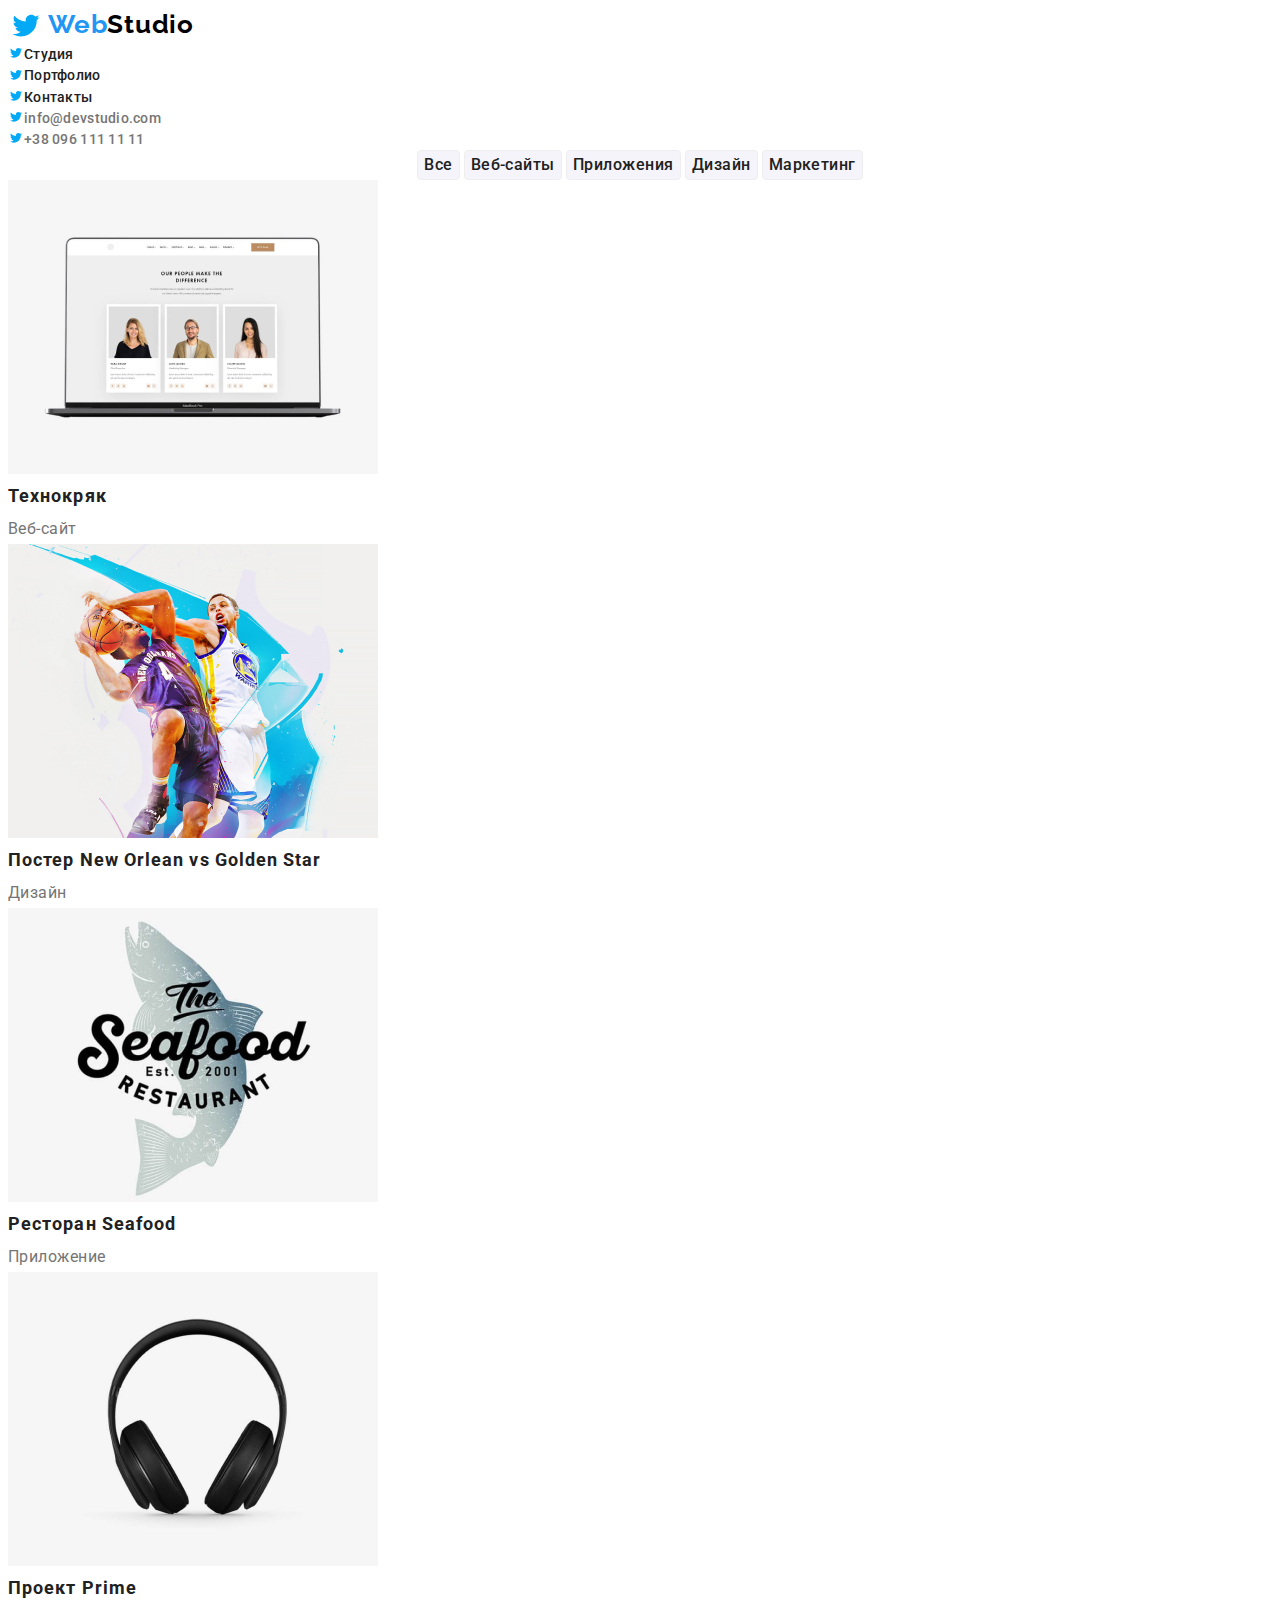
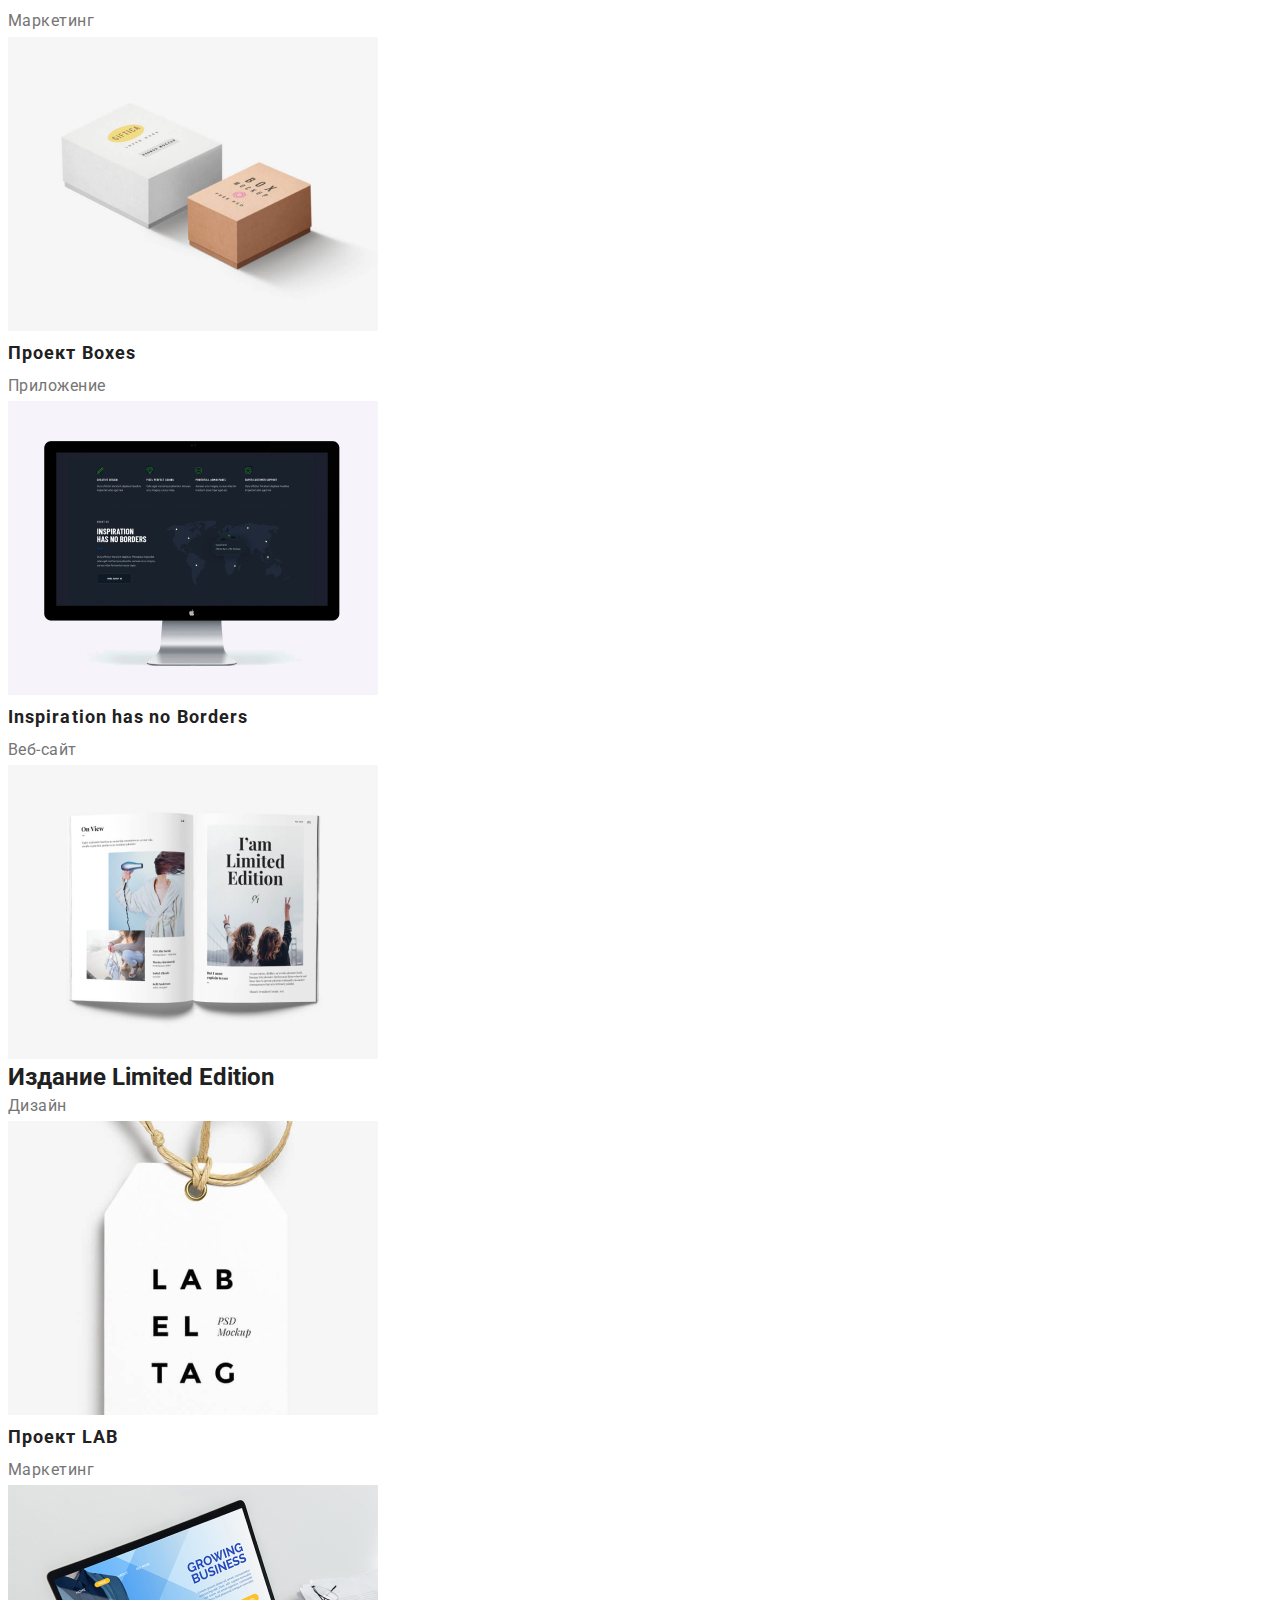
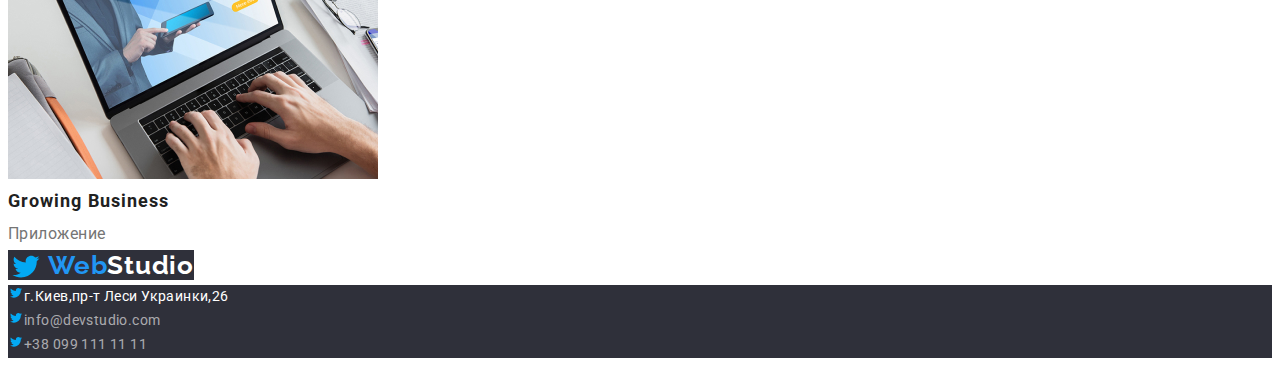
==== portfolio.html @ c34bf752 "clone HW_2" ====
<!DOCTYPE html>
<html lang="en">
  <head>
    <meta charset="UTF-8" />
    <meta http-equiv="X-UA-Compatible" content="IE=edge" />
    <meta name="viewport" content="width=device-width, initial-scale=1.0" />
    <link rel="shortcut icon" href="images/Flag_Ukr.ico" type="image/x-icon" />
    <title>Портфолио</title>
    <link rel="preconnect" href="https://fonts.googleapis.com" />
    <link rel="preconnect" href="https://fonts.gstatic.com" crossorigin />
    <link
      href="https://fonts.googleapis.com/css2?family=Raleway:wght@700&family=Roboto:wght@400;500;700;900&display=swap"
      rel="stylesheet"
    />
    <link rel="stylesheet" href="./css/styles.css" />
    <style>
      ul {
        list-style-type: none; /* Убираем маркеры */
      }
      a {
        text-decoration: none; /* Убираем подчеркивание в ссылках  */
      }
    </style>
  </head>
  <body>
    <!-- header -->
    <header class="header-link">
      <nav>
        <a href="./index.html" class="header-logo"
          ><span class="header-logo-first">Web</span>Studio
        </a>
        <ul class="header-list">
          <li class="header-item">
            <a href="./index.html" class="header-item-link header-text"
              >Студия</a
            >
          </li>
          <li class="header-item">
            <a href="./portfolio.html" class="header-item-link header-text"
              >Портфолио</a
            >
          </li>
          <li class="header-item">
            <a href="" class="header-item-link header-text">Контакты</a>
          </li>
        </ul>
      </nav>
      <ul>
        <li>
          <a
            href="mailto:info@devstudio.com"
            title="E-mail"
            class="header-link header-text"
            >info@devstudio.com</a
          >
        </li>
        <li>
          <a
            href="tel:+380961111111"
            title="Mobile phone"
            class="header-link header-text"
            >+38 096 111 11 11</a
          >
        </li>
      </ul>
    </header>
    <!-- main -->
    <main>
      <!-- прячем заголовок от пользователя, Google  видит заголовок -->
      <h1 class="visually-hidden">Портфолио</h1>
      <section>
        <ul class="portfolio-btn-list">
          <li>
            <button type="button" class="portfolio-btn">Все</button>
          </li>
          <li>
            <button type="button" class="portfolio-btn">Веб-сайты</button>
          </li>
          <li>
            <button type="button" class="portfolio-btn">Приложения</button>
          </li>
          <li>
            <button type="button" class="portfolio-btn">Дизайн</button>
          </li>
          <li>
            <button type="button" class="portfolio-btn">Маркетинг</button>
          </li>
        </ul>
        <ul>
          <li>
            <img
              src="./images/portfolio_services_1.jpg"
              alt="Technocarck"
              width="370"
            />
            <h2 class="review">Технокряк</h2>
            <p class="speciality">Веб-сайт</p>
          </li>
          <li>
            <img
              src="./images/portfolio_services_2.jpg"
              alt="Poster NewOrlean"
              width="370"
            />
            <h2 class="review">Постер New Orlean vs Golden Star</h2>
            <p class="speciality">Дизайн</p>
          </li>
          <li>
            <img
              src="./images/portfolio_services_3.jpg"
              alt="Seafood"
              width="370"
            />
            <h2 class="review">Ресторан Seafood</h2>
            <p class="speciality">Приложение</p>
          </li>
          <li>
            <img
              src="./images/portfolio_services_4.jpg"
              alt="Project Prime"
              width="370"
            />
            <h2 class="review">Проект Prime</h2>
            <p class="speciality">Маркетинг</p>
          </li>
          <li>
            <img
              src="./images/portfolio_services_5.jpg"
              alt="Project Boxes"
              width="370"
            />
            <h2 class="review">Проект Boxes</h2>
            <p class="speciality">Приложение</p>
          </li>
          <li>
            <img
              src="./images/portfolio_services_6.jpg"
              alt="Inspiration"
              width="370"
            />
            <h2 class="review">Inspiration has no Borders</h2>
            <p class="speciality">Веб-сайт</p>
          </li>
          <li>
            <img
              src="./images/portfolio_services_7.jpg"
              alt="Limited Edition"
              width="370"
            />
            <h2>Издание Limited Edition</h2>
            <p class="speciality">Дизайн</p>
          </li>
          <li>
            <img
              src="./images/portfolio_services_8.jpg"
              alt="Project LAB"
              width="370"
            />
            <h2 class="review">Проект LAB</h2>
            <p class="speciality">Маркетинг</p>
          </li>
          <li>
            <img
              src="./images/portfolio_services_9.jpg"
              alt="Business"
              width="370"
            />
            <h2 class="review">Growing Business</h2>
            <p class="speciality">Приложение</p>
          </li>
        </ul>
      </section>
    </main>
    <!-- footer -->
    <footer>
      <a href="./index.html" class="footer-logo"
        ><span class="footer-logo-first">Web</span>Studio
      </a>

      <address>
        <ul class="contacts">
          <li>
            <a href="" title="address" class="contact"
              >г.Киев,пр-т Леси Украинки,26</a
            >
          </li>
          <li>
            <a href="mailto:info@devstudio.com" title="E-mail" class="contact-e"
              >info@devstudio.com</a
            >
          </li>
          <li>
            <a href="tel:+380991111111" title="Mobile phone" class="contact-e"
              >+38 099 111 11 11</a
            >
          </li>
        </ul>
      </address>
    </footer>
  </body>
</html>
---- css/styles.css ----
body {
  font-family: "Roboto", sans-serif;
  color: #212121;
}

/* Сердечки перед ссылками */
/* a::before {
  content: "♥️";
  color: brown;
} */

/* птички твиттер перед ссылками */
a::before {
  content: url(../images/icons8-twitter-16.svg);
  vertical-align: middle;
}

/* animation logo */

.header-logo::before,
.footer-logo::before {
  content: "";
  width: 36px;
  height: 36px;
  display: inline-block;
  background: url(../images/icons8-twitter.svg);
  background-size: cover;
  vertical-align: middle;
  margin-right: 4px;
}

/* animation logo */

.header-logo:hover.header-logo::before,
.footer-logo:hover.footer-logo::before {
  content: "";
  width: 36px;
  height: 36px;
  display: inline-block;
  background-image: url(../images/icons8-twitter.gif);
}

/* Сброс стилей / Reset styles */

p,
h1,
h2,
h3,
li,
img {
  margin: 0;
  padding: 0;
}
ul {
  margin: 0;
  padding-left: 0;
}

a {
  color: currentColor;
}
address {
  text-decoration: none;
}
/* Сброс стилей / Reset styles */

:root {
  --main-color: #212121;
  --highlight-color: #2196f3;
  --header-link-color: #757575;
  --main-tittle-color: #ffffff;
  --main-background-color: #2f303a;
  --description-text-color: #757575;
  --job-title-color: #757575;
  --footer-background-color: #2f303a;
  --footer-contact-color: #ffffff;
  --portfolio-speciality-color: #757575;
  --portfolio-contact-e: rgba(255, 255, 255, 0.6);
  --typical-margin: 30px;
}

.container {
  width: 1200px;
  padding: 0 15px;
  margin: 0 auto;
  outline: 1px solid red;
}

/* header */

.header-logo {
  font-family: "Raleway", sans-serif;
  font-style: normal;
  font-weight: 700;
  font-size: 26px;
  line-height: 1.19;
  letter-spacing: 0.03em;
  color: #000000;
}

.header-logo-first,
.footer-logo-first {
  color: #2196f3;
}

.header-text {
  font-weight: 500;
  font-size: 14px;
  line-height: 1.14;
  letter-spacing: 0.02em;
}
.header-item-link {
  color: var(--main-color);
}
.header-link {
  color: var(--header-link-color);
}

.header-item-link:hover,
.header-item-link:focus,
.header-link:hover,
.header-link:focus,
.contact-e:hover,
.contact-e:focus,
.contact:hover,
.contact:focus {
  color: var(--highlight-color);
}
.header-item-link:active,
.header-link:active,
.contact-e:active,
.contact:active {
  color: #ffa500;
}

/* main */

.main-box {
  background-color: var(--main-background-color);
}

.main {
  font-weight: 900;
  font-size: 44px;
  line-height: 1.36;
  text-align: center;
  letter-spacing: 0.06em;
  text-transform: uppercase;
  color: var(--main-tittle-color);
  max-width: 696px;
  padding: 200px 252px 30px 252px;
}

.main-btn {
  font-weight: 700;
  font-size: 16px;
  line-height: 1.88;
  display: flex;
  align-items: center;
  text-align: center;
  letter-spacing: 0.06em;
  box-shadow: 0px 4px 4px rgba(0, 0, 0, 0.15);
  border-radius: 4px;
  border: 0;
  color: var(--main-tittle-color);
  background: var(--highlight-color);
  /* выровнять кнопку по центру */
  margin: 0 auto;
  display: block;
  /* выровнять кнопку по центру */
  width: 200px;
  height: 50px;
}
.div-btn {
  padding-bottom: 200px;
}

.main-btn:hover,
.main-btn:focus {
  background: #188ce8;
  box-shadow: 0px 4px 4px rgba(0, 0, 0, 0.15);
  border-radius: 4px;
}

button {
  cursor: pointer;
}
.portfolio-btn:hover,
.portfolio-btn:focus {
  background: #2196f3;
  color: #ffffff;
  box-shadow: 0px 3px 1px rgba(0, 0, 0, 0.1), 0px 1px 2px rgba(0, 0, 0, 0.08),
    0px 2px 2px rgba(0, 0, 0, 0.12);
  border-radius: 4px;
}

/* прячем заголовок от пользователя, Google  видит заголовок */

h2[class="visually-hidden"],
h1[class="visually-hidden"] {
  position: absolute;
  white-space: nowrap;
  width: 1px;
  height: 1px;
  overflow: hidden;
  border: 0;
  padding: 0;
  clip: rect(0 0 0 0);
  clip-path: inset(50%);
  margin: -1px;
}

.description-list {
  padding: 94px 0;
  display: flex;
}
.description-block {
  width: 270px;
  margin-right: var(--typical-margin);
  display: inline-block;
}
.last {
  margin-right: 0;
}

.description {
  font-weight: 700;
  font-size: 14px;
  line-height: 1.14;
  letter-spacing: 0.03em;
  text-transform: uppercase;
  color: var(--main-color);
}

.description-text {
  font-size: 14px;
  line-height: 1.71;
  letter-spacing: 0.03em;
  color: var(--description-text-color);
}

.team {
  font-weight: 700;
  font-size: 36px;
  line-height: 1.17;
  text-align: center;
  letter-spacing: 0.03em;
  color: var(--main-color);
}

.works {
  padding-bottom: 50px;
}

.name {
  font-weight: 500;
  font-size: 16px;
  line-height: 1.19;
  color: var(--main-color);
}
.job-title {
  font-size: 16px;
  line-height: 1.19;
  color: var(--job-title-color);
}

/* footer */
.footer-logo {
  font-family: "Raleway", sans-serif;
  font-style: normal;
  font-weight: 700;
  font-size: 26px;
  line-height: 1.19;
  letter-spacing: 0.03em;
  color: #ffffff;
  background: #2f303a;
}
.contacts {
  background: var(--footer-background-color);
  font-style: normal;
}
.contact {
  font-weight: 400;
  font-size: 14px;
  line-height: 1.71;
  letter-spacing: 0.03em;
  color: var(--footer-contact-color);
}
.contact-e {
  font-weight: 400;
  font-size: 14px;
  line-height: 1.71;
  letter-spacing: 0.03em;
  color: var(--portfolio-contact-e);
}

/* Портфолио */

.portfolio-btn {
  font-family: "Roboto", sans-serif;
  font-weight: 500;
  font-size: 16px;
  line-height: 1.62;
  text-align: center;
  letter-spacing: 0.03em;
  color: #212121;
  box-sizing: border-box;
  background: #f5f4fa;
  border-radius: 4px;
  border: 1px solid #eeeeee;
}
.portfolio-btn-list {
  text-align: center;
}
ul.portfolio-btn-list li {
  display: inline-block;
}

.review {
  font-weight: 700;
  font-size: 18px;
  line-height: 2;
  letter-spacing: 0.06em;
  color: var(--main-color);
}
.speciality {
  font-size: 16px;
  line-height: 1.88;
  letter-spacing: 0.03em;
  color: var(--portfolio-speciality-color);
}
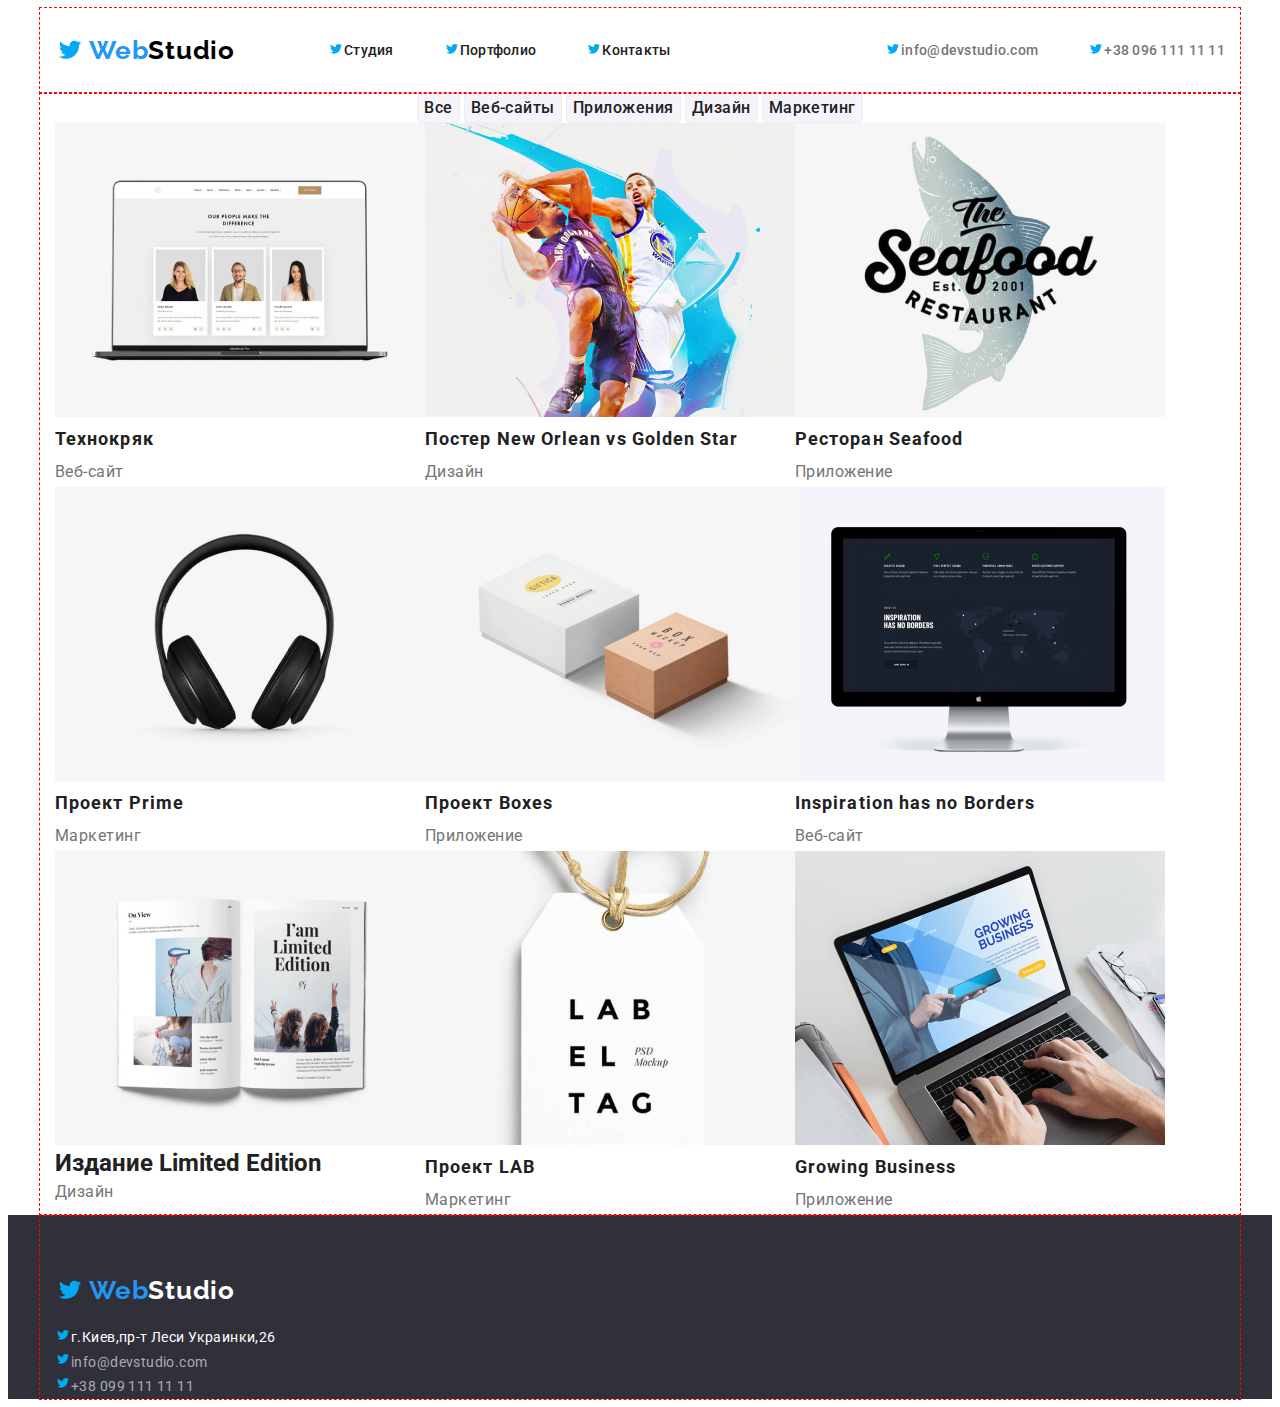
==== commit 22e619f2: "portfolio" ====
--- a/portfolio.html
+++ b/portfolio.html
@@ -25,177 +25,187 @@
   <body>
     <!-- header -->
     <header class="header-link">
-      <nav>
-        <a href="./index.html" class="header-logo"
-          ><span class="header-logo-first">Web</span>Studio
-        </a>
-        <ul class="header-list">
-          <li class="header-item">
-            <a href="./index.html" class="header-item-link header-text"
-              >Студия</a
+      <div class="container">
+        <nav class="header-nav">
+          <a href="./index.html" class="header-logo"
+            ><span class="header-logo-first">Web</span>Studio
+          </a>
+          <ul class="header-list">
+            <li class="header-item">
+              <a href="./index.html" class="header-item-link header-text"
+                >Студия</a
+              >
+            </li>
+            <li class="header-item">
+              <a href="./portfolio.html" class="header-item-link header-text"
+                >Портфолио</a
+              >
+            </li>
+            <li class="header-item">
+              <a href="" class="header-item-link header-text">Контакты</a>
+            </li>
+          </ul>
+        </nav>
+        <ul class="contacts-header">
+          <li class="contact-item">
+            <a
+              href="mailto:info@devstudio.com"
+              title="E-mail"
+              class="header-link header-text"
+              >info@devstudio.com</a
             >
           </li>
-          <li class="header-item">
-            <a href="./portfolio.html" class="header-item-link header-text"
-              >Портфолио</a
+          <li class="contact-item">
+            <a
+              href="tel:+380961111111"
+              title="Mobile phone"
+              class="header-link header-text"
+              >+38 096 111 11 11</a
             >
           </li>
-          <li class="header-item">
-            <a href="" class="header-item-link header-text">Контакты</a>
-          </li>
         </ul>
-      </nav>
-      <ul>
-        <li>
-          <a
-            href="mailto:info@devstudio.com"
-            title="E-mail"
-            class="header-link header-text"
-            >info@devstudio.com</a
-          >
-        </li>
-        <li>
-          <a
-            href="tel:+380961111111"
-            title="Mobile phone"
-            class="header-link header-text"
-            >+38 096 111 11 11</a
-          >
-        </li>
-      </ul>
+      </div>
     </header>
     <!-- main -->
     <main>
       <!-- прячем заголовок от пользователя, Google  видит заголовок -->
       <h1 class="visually-hidden">Портфолио</h1>
       <section>
-        <ul class="portfolio-btn-list">
-          <li>
-            <button type="button" class="portfolio-btn">Все</button>
-          </li>
-          <li>
-            <button type="button" class="portfolio-btn">Веб-сайты</button>
-          </li>
-          <li>
-            <button type="button" class="portfolio-btn">Приложения</button>
-          </li>
-          <li>
-            <button type="button" class="portfolio-btn">Дизайн</button>
-          </li>
-          <li>
-            <button type="button" class="portfolio-btn">Маркетинг</button>
-          </li>
-        </ul>
-        <ul>
-          <li>
-            <img
-              src="./images/portfolio_services_1.jpg"
-              alt="Technocarck"
-              width="370"
-            />
-            <h2 class="review">Технокряк</h2>
-            <p class="speciality">Веб-сайт</p>
-          </li>
-          <li>
-            <img
-              src="./images/portfolio_services_2.jpg"
-              alt="Poster NewOrlean"
-              width="370"
-            />
-            <h2 class="review">Постер New Orlean vs Golden Star</h2>
-            <p class="speciality">Дизайн</p>
-          </li>
-          <li>
-            <img
-              src="./images/portfolio_services_3.jpg"
-              alt="Seafood"
-              width="370"
-            />
-            <h2 class="review">Ресторан Seafood</h2>
-            <p class="speciality">Приложение</p>
-          </li>
-          <li>
-            <img
-              src="./images/portfolio_services_4.jpg"
-              alt="Project Prime"
-              width="370"
-            />
-            <h2 class="review">Проект Prime</h2>
-            <p class="speciality">Маркетинг</p>
-          </li>
-          <li>
-            <img
-              src="./images/portfolio_services_5.jpg"
-              alt="Project Boxes"
-              width="370"
-            />
-            <h2 class="review">Проект Boxes</h2>
-            <p class="speciality">Приложение</p>
-          </li>
-          <li>
-            <img
-              src="./images/portfolio_services_6.jpg"
-              alt="Inspiration"
-              width="370"
-            />
-            <h2 class="review">Inspiration has no Borders</h2>
-            <p class="speciality">Веб-сайт</p>
-          </li>
-          <li>
-            <img
-              src="./images/portfolio_services_7.jpg"
-              alt="Limited Edition"
-              width="370"
-            />
-            <h2>Издание Limited Edition</h2>
-            <p class="speciality">Дизайн</p>
-          </li>
-          <li>
-            <img
-              src="./images/portfolio_services_8.jpg"
-              alt="Project LAB"
-              width="370"
-            />
-            <h2 class="review">Проект LAB</h2>
-            <p class="speciality">Маркетинг</p>
-          </li>
-          <li>
-            <img
-              src="./images/portfolio_services_9.jpg"
-              alt="Business"
-              width="370"
-            />
-            <h2 class="review">Growing Business</h2>
-            <p class="speciality">Приложение</p>
-          </li>
-        </ul>
+        <div class="container">
+          <ul class="portfolio-btn-list">
+            <li>
+              <button type="button" class="portfolio-btn">Все</button>
+            </li>
+            <li>
+              <button type="button" class="portfolio-btn">Веб-сайты</button>
+            </li>
+            <li>
+              <button type="button" class="portfolio-btn">Приложения</button>
+            </li>
+            <li>
+              <button type="button" class="portfolio-btn">Дизайн</button>
+            </li>
+            <li>
+              <button type="button" class="portfolio-btn">Маркетинг</button>
+            </li>
+          </ul>
+          <ul class="services-list">
+            <li>
+              <img
+                src="./images/portfolio_services_1.jpg"
+                alt="Technocarck"
+                width="370"
+              />
+              <h2 class="review">Технокряк</h2>
+              <p class="speciality">Веб-сайт</p>
+            </li>
+            <li>
+              <img
+                src="./images/portfolio_services_2.jpg"
+                alt="Poster NewOrlean"
+                width="370"
+              />
+              <h2 class="review">Постер New Orlean vs Golden Star</h2>
+              <p class="speciality">Дизайн</p>
+            </li>
+            <li>
+              <img
+                src="./images/portfolio_services_3.jpg"
+                alt="Seafood"
+                width="370"
+              />
+              <h2 class="review">Ресторан Seafood</h2>
+              <p class="speciality">Приложение</p>
+            </li>
+            <li>
+              <img
+                src="./images/portfolio_services_4.jpg"
+                alt="Project Prime"
+                width="370"
+              />
+              <h2 class="review">Проект Prime</h2>
+              <p class="speciality">Маркетинг</p>
+            </li>
+            <li>
+              <img
+                src="./images/portfolio_services_5.jpg"
+                alt="Project Boxes"
+                width="370"
+              />
+              <h2 class="review">Проект Boxes</h2>
+              <p class="speciality">Приложение</p>
+            </li>
+            <li>
+              <img
+                src="./images/portfolio_services_6.jpg"
+                alt="Inspiration"
+                width="370"
+              />
+              <h2 class="review">Inspiration has no Borders</h2>
+              <p class="speciality">Веб-сайт</p>
+            </li>
+            <li>
+              <img
+                src="./images/portfolio_services_7.jpg"
+                alt="Limited Edition"
+                width="370"
+              />
+              <h2>Издание Limited Edition</h2>
+              <p class="speciality">Дизайн</p>
+            </li>
+            <li>
+              <img
+                src="./images/portfolio_services_8.jpg"
+                alt="Project LAB"
+                width="370"
+              />
+              <h2 class="review">Проект LAB</h2>
+              <p class="speciality">Маркетинг</p>
+            </li>
+            <li>
+              <img
+                src="./images/portfolio_services_9.jpg"
+                alt="Business"
+                width="370"
+              />
+              <h2 class="review">Growing Business</h2>
+              <p class="speciality">Приложение</p>
+            </li>
+          </ul>
+        </div>
       </section>
     </main>
     <!-- footer -->
-    <footer>
-      <a href="./index.html" class="footer-logo"
-        ><span class="footer-logo-first">Web</span>Studio
-      </a>
-
-      <address>
-        <ul class="contacts">
-          <li>
-            <a href="" title="address" class="contact"
-              >г.Киев,пр-т Леси Украинки,26</a
-            >
-          </li>
-          <li>
-            <a href="mailto:info@devstudio.com" title="E-mail" class="contact-e"
-              >info@devstudio.com</a
-            >
-          </li>
-          <li>
-            <a href="tel:+380991111111" title="Mobile phone" class="contact-e"
-              >+38 099 111 11 11</a
-            >
-          </li>
-        </ul>
-      </address>
+    <footer class="footer">
+      <div class="container">
+        <div class="div-footer-logo">
+          <a href="./index.html" class="footer-logo"
+            ><span class="footer-logo-first">Web</span>Studio
+          </a>
+        </div>
+        <address>
+          <ul class="contacts">
+            <li>
+              <a href="" title="address" class="contact"
+                >г.Киев,пр-т Леси Украинки,26</a
+              >
+            </li>
+            <li>
+              <a
+                href="mailto:info@devstudio.com"
+                title="E-mail"
+                class="contact-e"
+                >info@devstudio.com</a
+              >
+            </li>
+            <li>
+              <a href="tel:+380991111111" title="Mobile phone" class="contact-e"
+                >+38 099 111 11 11</a
+              >
+            </li>
+          </ul>
+        </address>
+      </div>
     </footer>
   </body>
 </html>
--- a/css/styles.css
+++ b/css/styles.css
@@ -1,6 +1,15 @@
 body {
   font-family: "Roboto", sans-serif;
   color: #212121;
+}
+
+html {
+  box-sizing: border-box;
+}
+*,
+*::before,
+*::after {
+  box-sizing: inherit;
 }
 
 /* Сердечки перед ссылками */
@@ -20,12 +29,12 @@
 .header-logo::before,
 .footer-logo::before {
   content: "";
-  width: 36px;
-  height: 36px;
+  width: 30px;
+  height: 30px;
   display: inline-block;
   background: url(../images/icons8-twitter.svg);
   background-size: cover;
-  vertical-align: middle;
+  vertical-align: top;
   margin-right: 4px;
 }
 
@@ -34,10 +43,11 @@
 .header-logo:hover.header-logo::before,
 .footer-logo:hover.footer-logo::before {
   content: "";
-  width: 36px;
-  height: 36px;
+  width: 30px;
+  height: 30px;
   display: inline-block;
   background-image: url(../images/icons8-twitter.gif);
+  vertical-align: top;
 }
 
 /* Сброс стилей / Reset styles */
@@ -83,7 +93,7 @@
   width: 1200px;
   padding: 0 15px;
   margin: 0 auto;
-  outline: 1px solid red;
+  outline: 1px dashed red;
 }
 
 /* header */
@@ -96,11 +106,25 @@
   line-height: 1.19;
   letter-spacing: 0.03em;
   color: #000000;
+  margin-right: 93px;
 }
 
 .header-logo-first,
 .footer-logo-first {
   color: #2196f3;
+}
+
+.header-link .container,
+.header-list,
+.header-nav {
+  display: flex;
+  align-items: center;
+}
+
+.contacts-header {
+  display: flex;
+  align-items: center;
+  margin-left: auto;
 }
 
 .header-text {
@@ -109,11 +133,18 @@
   line-height: 1.14;
   letter-spacing: 0.02em;
 }
+.header-item:not(:last-child) {
+  margin-right: 50px;
+  padding: 32px 0;
+}
 .header-item-link {
   color: var(--main-color);
 }
 .header-link {
   color: var(--header-link-color);
+}
+.contact-item:not(:first-child) {
+  margin-left: 50px;
 }
 
 .header-item-link:hover,
@@ -148,7 +179,11 @@
   text-transform: uppercase;
   color: var(--main-tittle-color);
   max-width: 696px;
-  padding: 200px 252px 30px 252px;
+  padding-top: 200px;
+  padding-bottom: 30px;
+  margin: 0 auto;
+  /*  */
+  outline: 1px solid red;
 }
 
 .main-btn {
@@ -168,7 +203,7 @@
   margin: 0 auto;
   display: block;
   /* выровнять кнопку по центру */
-  width: 200px;
+  min-width: 200px;
   height: 50px;
 }
 .div-btn {
@@ -216,11 +251,12 @@
 }
 .description-block {
   width: 270px;
+  display: inline-block;
+  /*  */
+  outline: 1px solid red;
+}
+.description-block:not(:last-child) {
   margin-right: var(--typical-margin);
-  display: inline-block;
-}
-.last {
-  margin-right: 0;
 }
 
 .description {
@@ -230,6 +266,7 @@
   letter-spacing: 0.03em;
   text-transform: uppercase;
   color: var(--main-color);
+  padding-bottom: 10px;
 }
 
 .description-text {
@@ -246,10 +283,27 @@
   text-align: center;
   letter-spacing: 0.03em;
   color: var(--main-color);
-}
-
-.works {
   padding-bottom: 50px;
+}
+
+.works-list,
+.team-list {
+  display: flex;
+  padding-bottom: 94px;
+}
+
+.works-item:not(:last-child) {
+  margin-right: var(--typical-margin);
+}
+
+.photo {
+  padding-top: 94px;
+}
+
+.team-item:not(:last-child) {
+  margin-right: var(--typical-margin);
+  /*  */
+  outline: 1px solid red;
 }
 
 .name {
@@ -257,14 +311,21 @@
   font-size: 16px;
   line-height: 1.19;
   color: var(--main-color);
+  text-align: center;
+  padding-top: 30px;
 }
 .job-title {
   font-size: 16px;
   line-height: 1.19;
   color: var(--job-title-color);
+  text-align: center;
+  padding: 10px 0 30px 0;
 }
 
 /* footer */
+.footer {
+  background: #2f303a;
+}
 .footer-logo {
   font-family: "Raleway", sans-serif;
   font-style: normal;
@@ -273,7 +334,10 @@
   line-height: 1.19;
   letter-spacing: 0.03em;
   color: #ffffff;
-  background: #2f303a;
+}
+.div-footer-logo {
+  padding-top: 60px;
+  padding-bottom: 20px;
 }
 .contacts {
   background: var(--footer-background-color);
@@ -316,6 +380,11 @@
   display: inline-block;
 }
 
+.services-list {
+  display: flex;
+  flex-wrap: wrap;
+}
+
 .review {
   font-weight: 700;
   font-size: 18px;
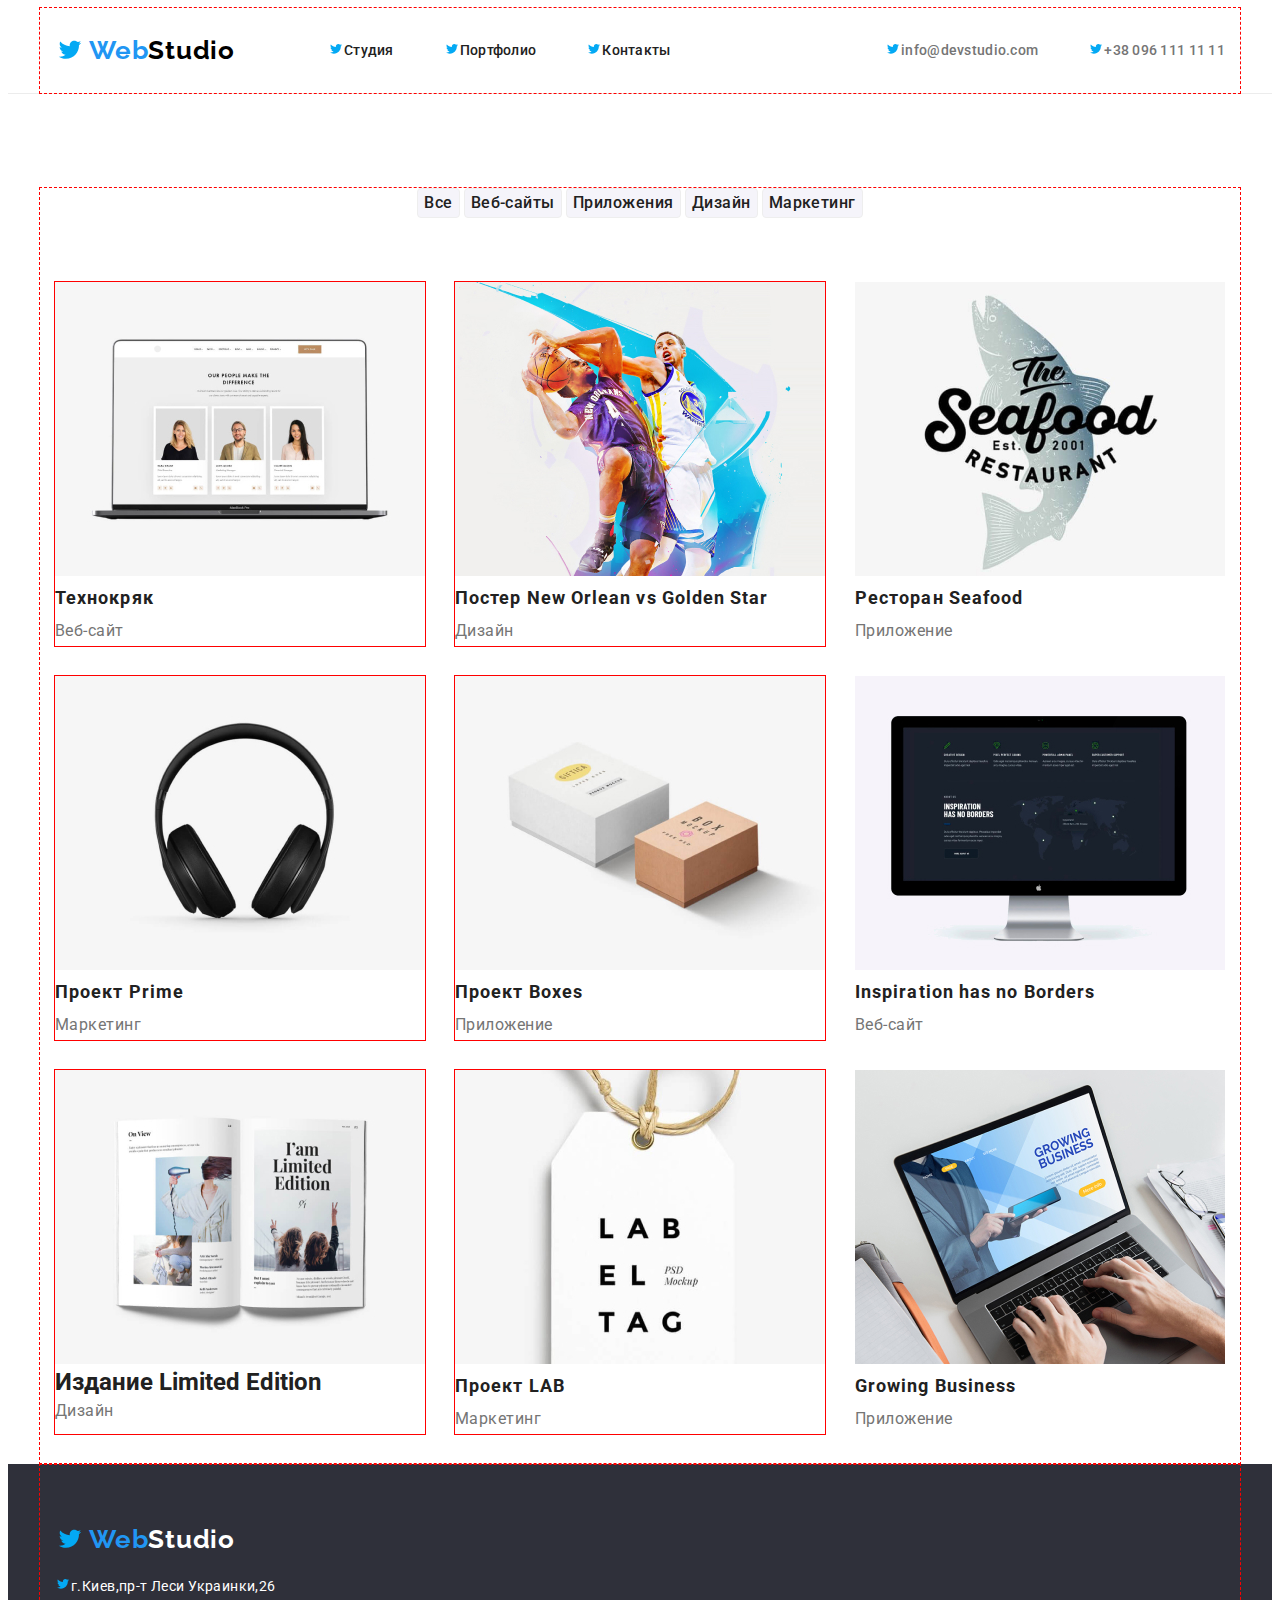
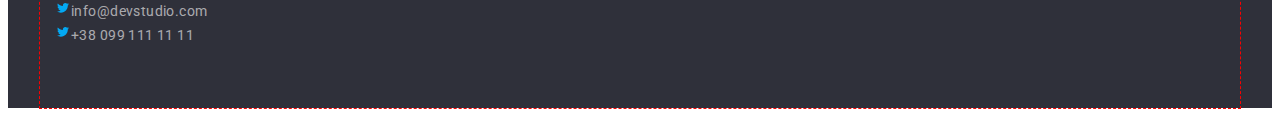
==== commit fb9b966c: "portfolio" ====
--- a/portfolio.html
+++ b/portfolio.html
@@ -24,7 +24,7 @@
   </head>
   <body>
     <!-- header -->
-    <header class="header-link">
+    <header class="header">
       <div class="container">
         <nav class="header-nav">
           <a href="./index.html" class="header-logo"
@@ -90,7 +90,7 @@
             </li>
           </ul>
           <ul class="services-list">
-            <li>
+            <li class="services-item">
               <img
                 src="./images/portfolio_services_1.jpg"
                 alt="Technocarck"
@@ -99,7 +99,7 @@
               <h2 class="review">Технокряк</h2>
               <p class="speciality">Веб-сайт</p>
             </li>
-            <li>
+            <li class="services-item">
               <img
                 src="./images/portfolio_services_2.jpg"
                 alt="Poster NewOrlean"
@@ -108,7 +108,7 @@
               <h2 class="review">Постер New Orlean vs Golden Star</h2>
               <p class="speciality">Дизайн</p>
             </li>
-            <li>
+            <li class="services-item">
               <img
                 src="./images/portfolio_services_3.jpg"
                 alt="Seafood"
@@ -117,7 +117,7 @@
               <h2 class="review">Ресторан Seafood</h2>
               <p class="speciality">Приложение</p>
             </li>
-            <li>
+            <li class="services-item">
               <img
                 src="./images/portfolio_services_4.jpg"
                 alt="Project Prime"
@@ -126,7 +126,7 @@
               <h2 class="review">Проект Prime</h2>
               <p class="speciality">Маркетинг</p>
             </li>
-            <li>
+            <li class="services-item">
               <img
                 src="./images/portfolio_services_5.jpg"
                 alt="Project Boxes"
@@ -135,7 +135,7 @@
               <h2 class="review">Проект Boxes</h2>
               <p class="speciality">Приложение</p>
             </li>
-            <li>
+            <li class="services-item">
               <img
                 src="./images/portfolio_services_6.jpg"
                 alt="Inspiration"
@@ -144,7 +144,7 @@
               <h2 class="review">Inspiration has no Borders</h2>
               <p class="speciality">Веб-сайт</p>
             </li>
-            <li>
+            <li class="services-item">
               <img
                 src="./images/portfolio_services_7.jpg"
                 alt="Limited Edition"
@@ -153,7 +153,7 @@
               <h2>Издание Limited Edition</h2>
               <p class="speciality">Дизайн</p>
             </li>
-            <li>
+            <li class="services-item">
               <img
                 src="./images/portfolio_services_8.jpg"
                 alt="Project LAB"
@@ -162,7 +162,7 @@
               <h2 class="review">Проект LAB</h2>
               <p class="speciality">Маркетинг</p>
             </li>
-            <li>
+            <li class="services-item">
               <img
                 src="./images/portfolio_services_9.jpg"
                 alt="Business"
--- a/css/styles.css
+++ b/css/styles.css
@@ -114,8 +114,14 @@
   color: #2196f3;
 }
 
-.header-link .container,
+.header {
+  border-bottom: 1px solid #ececec;
+  /* #ececec */
+}
+
+.header .container,
 .header-list,
+.header-link,
 .header-nav {
   display: flex;
   align-items: center;
@@ -342,6 +348,7 @@
 .contacts {
   background: var(--footer-background-color);
   font-style: normal;
+  padding-bottom: 60px;
 }
 .contact {
   font-weight: 400;
@@ -375,6 +382,8 @@
 }
 .portfolio-btn-list {
   text-align: center;
+  padding-bottom: 64px;
+  margin-top: 94px;
 }
 ul.portfolio-btn-list li {
   display: inline-block;
@@ -383,6 +392,11 @@
 .services-list {
   display: flex;
   flex-wrap: wrap;
+}
+.services-item:not(:nth-child(3n + 3)) {
+  margin-right: 30px;
+  margin-bottom: 30px;
+  outline: 1px solid red;
 }
 
 .review {
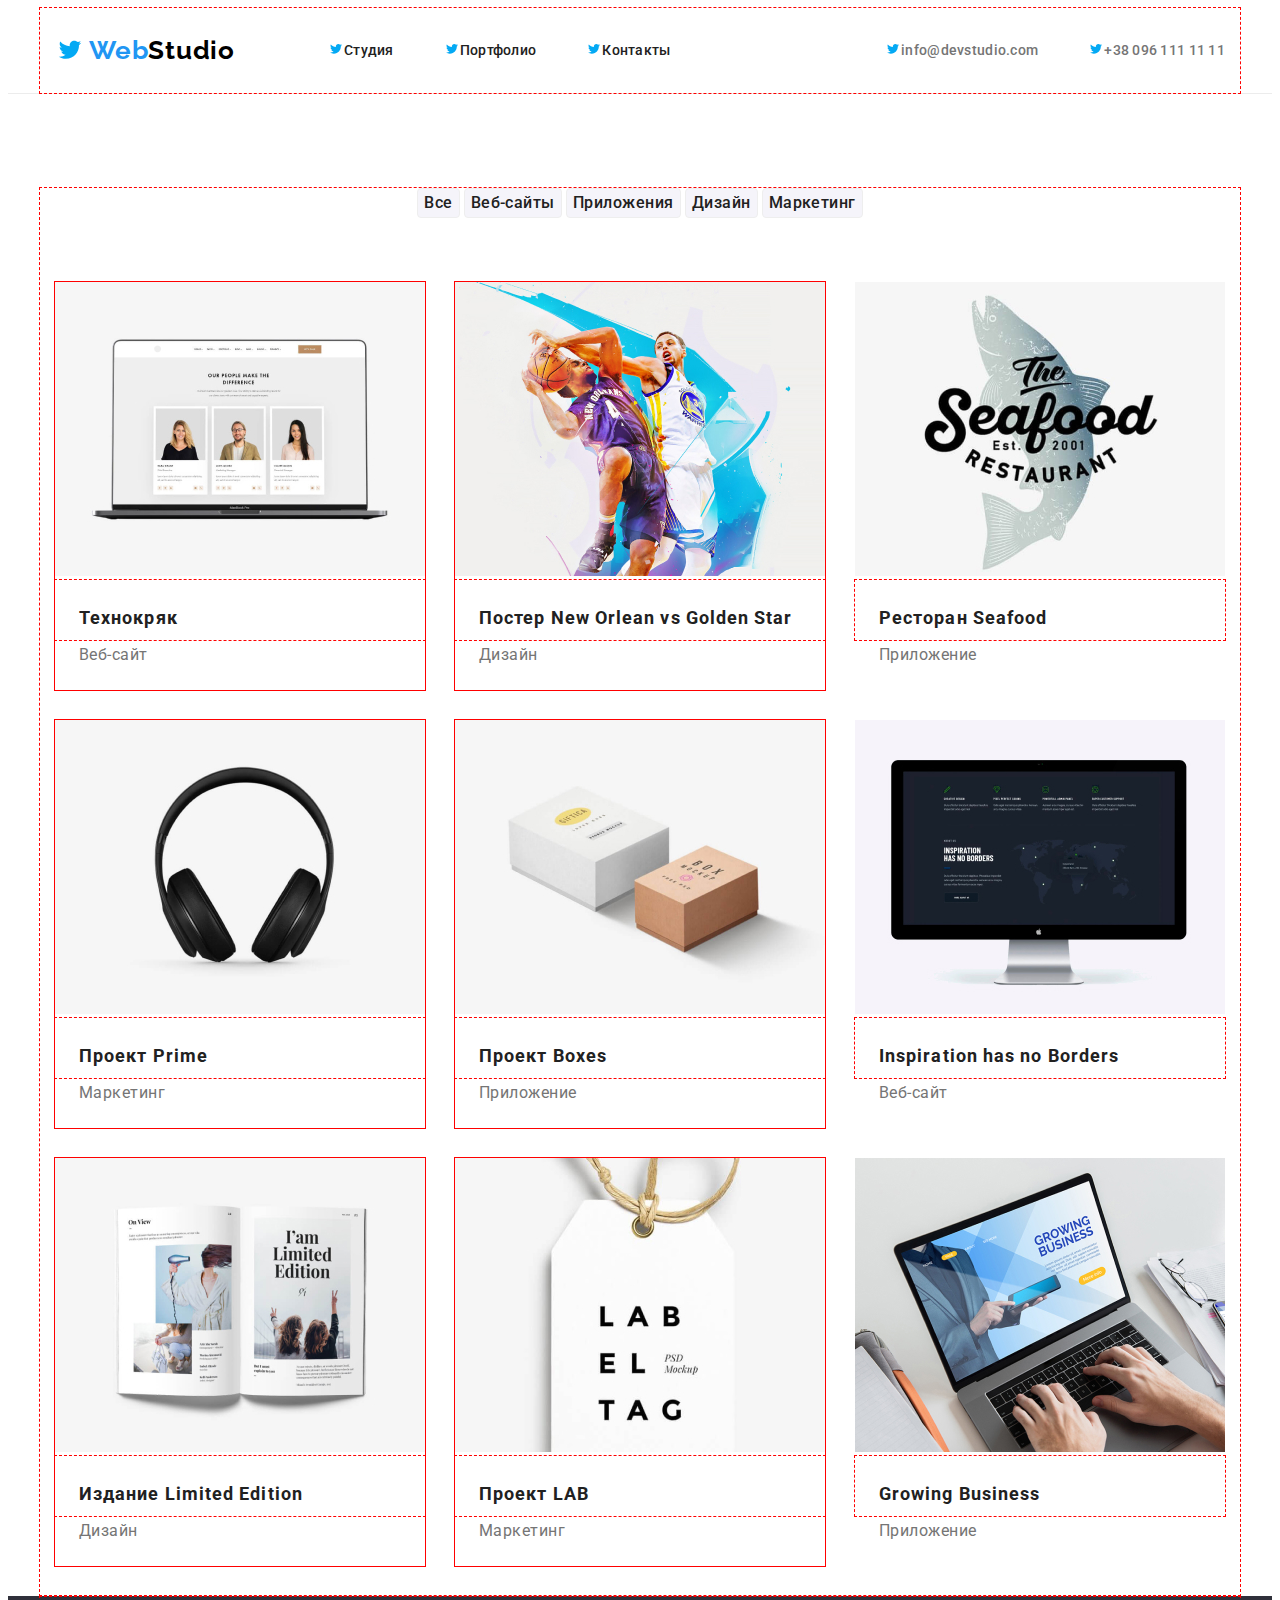
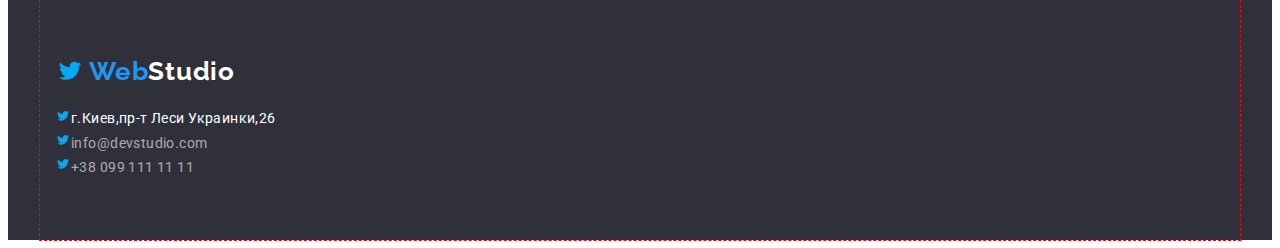
==== commit 6d280d32: "update" ====
--- a/portfolio.html
+++ b/portfolio.html
@@ -150,7 +150,7 @@
                 alt="Limited Edition"
                 width="370"
               />
-              <h2>Издание Limited Edition</h2>
+              <h2 class="review">Издание Limited Edition</h2>
               <p class="speciality">Дизайн</p>
             </li>
             <li class="services-item">
--- a/css/styles.css
+++ b/css/styles.css
@@ -40,13 +40,20 @@
 
 /* animation logo */
 
-.header-logo:hover.header-logo::before,
+.header-logo:hover.header-logo::before {
+  content: "";
+  width: 30px;
+  height: 30px;
+  display: inline-block;
+  background-image: url(../images/icons8-twitter.gif);
+  vertical-align: top;
+}
 .footer-logo:hover.footer-logo::before {
   content: "";
   width: 30px;
   height: 30px;
   display: inline-block;
-  background-image: url(../images/icons8-twitter.gif);
+  background-image: url(../images/icons8-twitter-black.gif);
   vertical-align: top;
 }
 
@@ -405,10 +412,13 @@
   line-height: 2;
   letter-spacing: 0.06em;
   color: var(--main-color);
+  padding: 20px 24px 4px 24px;
+  outline: 1px dashed red;
 }
 .speciality {
   font-size: 16px;
   line-height: 1.88;
   letter-spacing: 0.03em;
   color: var(--portfolio-speciality-color);
-}
+  padding: 0 24px 20px 24px;
+}
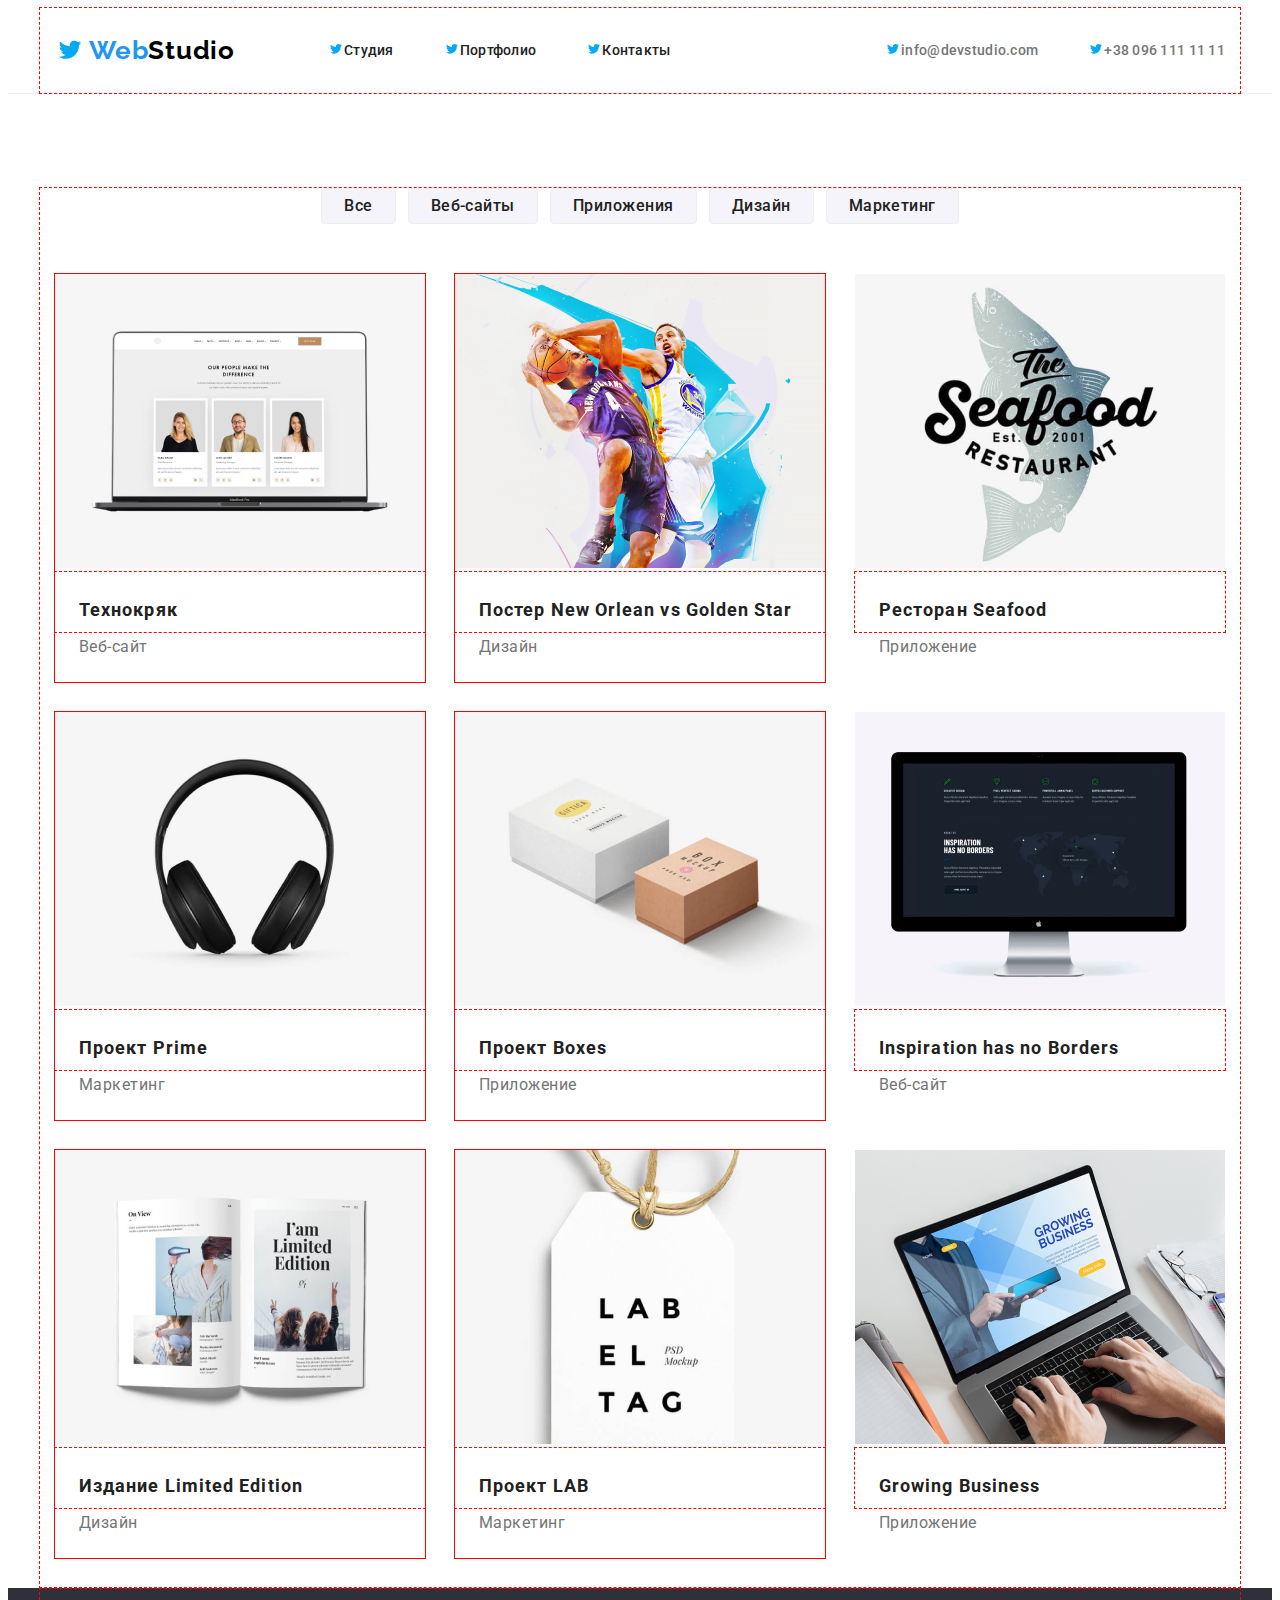
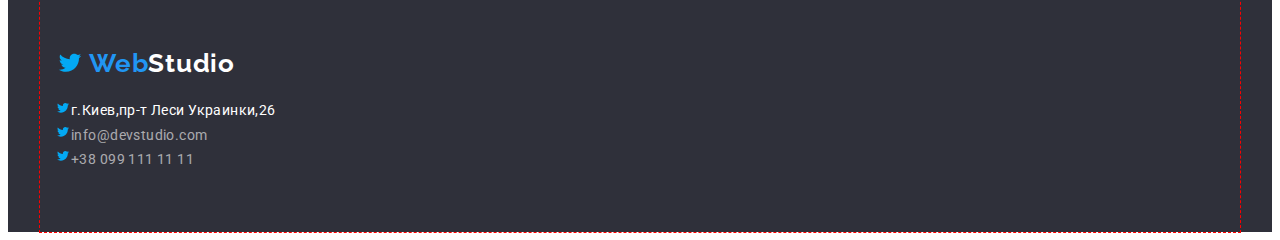
==== commit d6ce7f03: "btn-portfolio" ====
--- a/portfolio.html
+++ b/portfolio.html
@@ -73,19 +73,19 @@
       <section>
         <div class="container">
           <ul class="portfolio-btn-list">
-            <li>
+            <li class="portfolio-btn-item">
               <button type="button" class="portfolio-btn">Все</button>
             </li>
-            <li>
+            <li class="portfolio-btn-item">
               <button type="button" class="portfolio-btn">Веб-сайты</button>
             </li>
-            <li>
+            <li class="portfolio-btn-item">
               <button type="button" class="portfolio-btn">Приложения</button>
             </li>
-            <li>
+            <li class="portfolio-btn-item">
               <button type="button" class="portfolio-btn">Дизайн</button>
             </li>
-            <li>
+            <li class="portfolio-btn-item">
               <button type="button" class="portfolio-btn">Маркетинг</button>
             </li>
           </ul>
--- a/css/styles.css
+++ b/css/styles.css
@@ -386,10 +386,14 @@
   background: #f5f4fa;
   border-radius: 4px;
   border: 1px solid #eeeeee;
+  padding: 4px 22px;
+}
+.portfolio-btn-item:not(:last-child) {
+  margin-right: 8px;
 }
 .portfolio-btn-list {
   text-align: center;
-  padding-bottom: 64px;
+  padding-bottom: 50px;
   margin-top: 94px;
 }
 ul.portfolio-btn-list li {
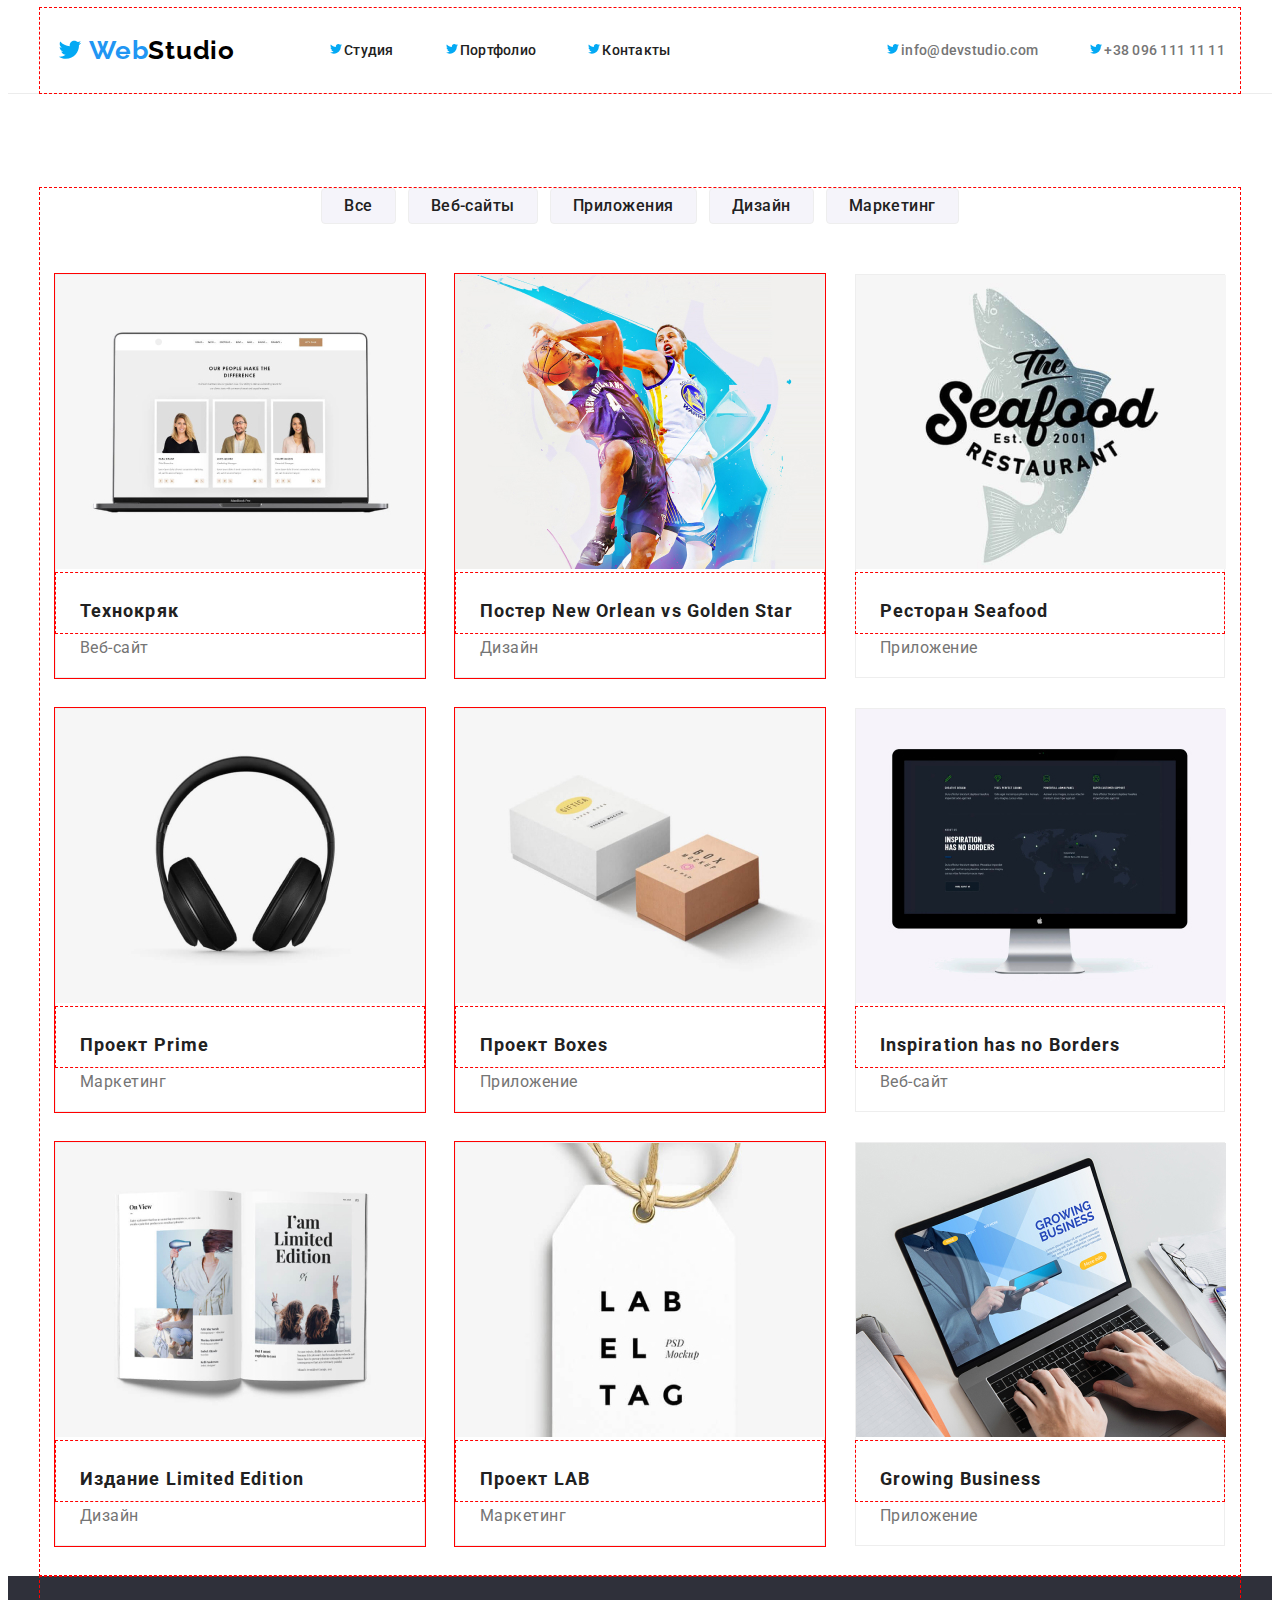
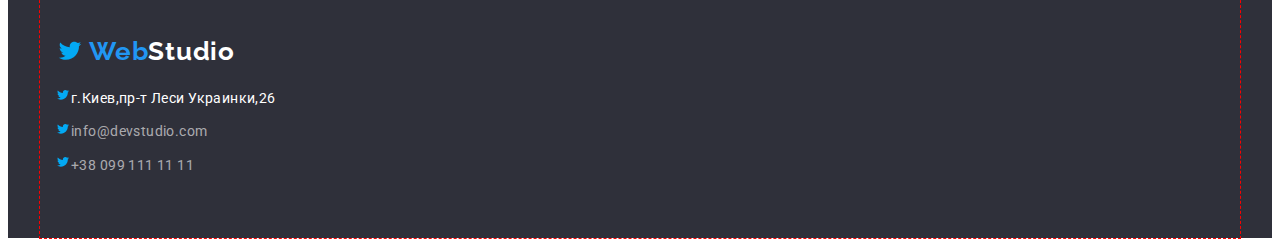
==== commit b09b377c: "update" ====
--- a/portfolio.html
+++ b/portfolio.html
@@ -70,7 +70,7 @@
     <main>
       <!-- прячем заголовок от пользователя, Google  видит заголовок -->
       <h1 class="visually-hidden">Портфолио</h1>
-      <section>
+      <section class="section-portfolio">
         <div class="container">
           <ul class="portfolio-btn-list">
             <li class="portfolio-btn-item">
@@ -90,7 +90,7 @@
             </li>
           </ul>
           <ul class="services-list">
-            <li class="services-item">
+            <li class="services-item border">
               <img
                 src="./images/portfolio_services_1.jpg"
                 alt="Technocarck"
@@ -99,7 +99,7 @@
               <h2 class="review">Технокряк</h2>
               <p class="speciality">Веб-сайт</p>
             </li>
-            <li class="services-item">
+            <li class="services-item border">
               <img
                 src="./images/portfolio_services_2.jpg"
                 alt="Poster NewOrlean"
@@ -108,7 +108,7 @@
               <h2 class="review">Постер New Orlean vs Golden Star</h2>
               <p class="speciality">Дизайн</p>
             </li>
-            <li class="services-item">
+            <li class="services-item border">
               <img
                 src="./images/portfolio_services_3.jpg"
                 alt="Seafood"
@@ -117,7 +117,7 @@
               <h2 class="review">Ресторан Seafood</h2>
               <p class="speciality">Приложение</p>
             </li>
-            <li class="services-item">
+            <li class="services-item border">
               <img
                 src="./images/portfolio_services_4.jpg"
                 alt="Project Prime"
@@ -185,12 +185,12 @@
         </div>
         <address>
           <ul class="contacts">
-            <li>
+            <li class="footer-item">
               <a href="" title="address" class="contact"
                 >г.Киев,пр-т Леси Украинки,26</a
               >
             </li>
-            <li>
+            <li class="footer-item">
               <a
                 href="mailto:info@devstudio.com"
                 title="E-mail"
@@ -198,7 +198,7 @@
                 >info@devstudio.com</a
               >
             </li>
-            <li>
+            <li class="footer-item">
               <a href="tel:+380991111111" title="Mobile phone" class="contact-e"
                 >+38 099 111 11 11</a
               >
--- a/css/styles.css
+++ b/css/styles.css
@@ -105,6 +105,10 @@
 
 /* header */
 
+.header {
+  border-bottom: 1px solid #ececec;
+}
+
 .header-logo {
   font-family: "Raleway", sans-serif;
   font-style: normal;
@@ -119,11 +123,6 @@
 .header-logo-first,
 .footer-logo-first {
   color: #2196f3;
-}
-
-.header {
-  border-bottom: 1px solid #ececec;
-  /* #ececec */
 }
 
 .header .container,
@@ -136,7 +135,6 @@
 
 .contacts-header {
   display: flex;
-  align-items: center;
   margin-left: auto;
 }
 
@@ -203,8 +201,6 @@
   font-weight: 700;
   font-size: 16px;
   line-height: 1.88;
-  display: flex;
-  align-items: center;
   text-align: center;
   letter-spacing: 0.06em;
   box-shadow: 0px 4px 4px rgba(0, 0, 0, 0.15);
@@ -289,6 +285,9 @@
   color: var(--description-text-color);
 }
 
+.section-team {
+  background-color: #f5f4fa;
+}
 .team {
   font-weight: 700;
   font-size: 36px;
@@ -352,6 +351,9 @@
   padding-top: 60px;
   padding-bottom: 20px;
 }
+.footer-item:not(:last-child) {
+  margin-bottom: 9px;
+}
 .contacts {
   background: var(--footer-background-color);
   font-style: normal;
@@ -373,6 +375,10 @@
 }
 
 /* Портфолио */
+
+.section-portfolio .container {
+  margin-top: 94px;
+}
 
 .portfolio-btn {
   font-family: "Roboto", sans-serif;
@@ -394,7 +400,6 @@
 .portfolio-btn-list {
   text-align: center;
   padding-bottom: 50px;
-  margin-top: 94px;
 }
 ul.portfolio-btn-list li {
   display: inline-block;
@@ -403,6 +408,11 @@
 .services-list {
   display: flex;
   flex-wrap: wrap;
+}
+.services-item {
+  width: 370px;
+  height: 404px;
+  border: 1px solid #eeeeee;
 }
 .services-item:not(:nth-child(3n + 3)) {
   margin-right: 30px;
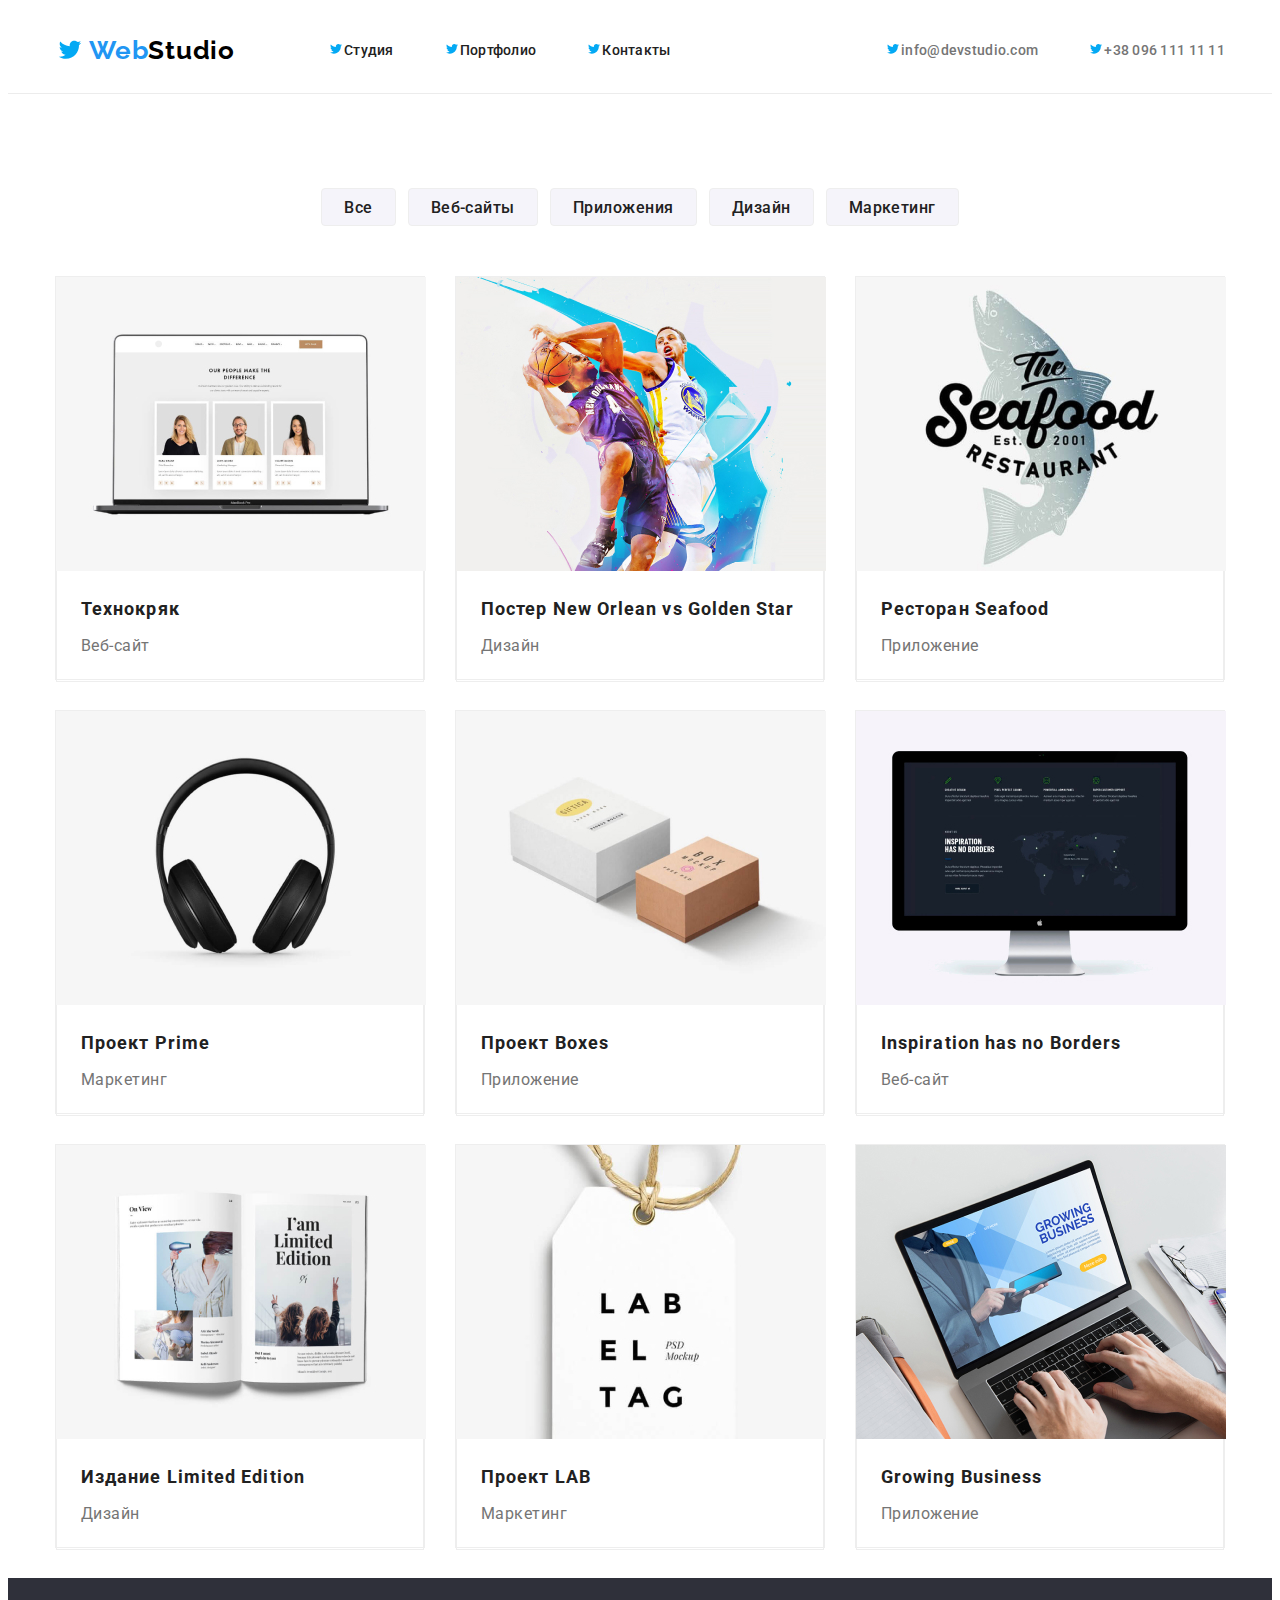
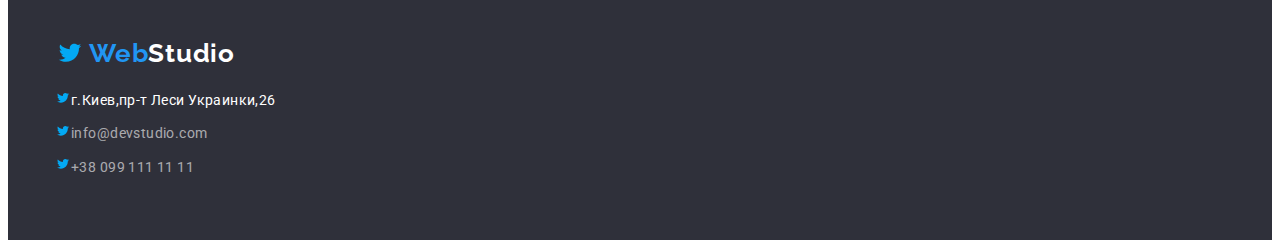
==== commit a668dff2: "update" ====
--- a/portfolio.html
+++ b/portfolio.html
@@ -11,6 +11,10 @@
     <link
       href="https://fonts.googleapis.com/css2?family=Raleway:wght@700&family=Roboto:wght@400;500;700;900&display=swap"
       rel="stylesheet"
+    />
+    <link
+      rel="stylesheet"
+      href="node_modules/modern-normalize/modern-normalize.css"
     />
     <link rel="stylesheet" href="./css/styles.css" />
     <style>
@@ -90,41 +94,49 @@
             </li>
           </ul>
           <ul class="services-list">
-            <li class="services-item border">
+            <li class="services-item">
               <img
                 src="./images/portfolio_services_1.jpg"
                 alt="Technocarck"
                 width="370"
               />
-              <h2 class="review">Технокряк</h2>
-              <p class="speciality">Веб-сайт</p>
-            </li>
-            <li class="services-item border">
+              <div class="div-services">
+                <h2 class="review">Технокряк</h2>
+                <p class="speciality">Веб-сайт</p>
+              </div>
+            </li>
+            <li class="services-item">
               <img
                 src="./images/portfolio_services_2.jpg"
                 alt="Poster NewOrlean"
                 width="370"
               />
-              <h2 class="review">Постер New Orlean vs Golden Star</h2>
-              <p class="speciality">Дизайн</p>
-            </li>
-            <li class="services-item border">
+              <div class="div-services">
+                <h2 class="review">Постер New Orlean vs Golden Star</h2>
+                <p class="speciality">Дизайн</p>
+              </div>
+            </li>
+            <li class="services-item">
               <img
                 src="./images/portfolio_services_3.jpg"
                 alt="Seafood"
                 width="370"
               />
-              <h2 class="review">Ресторан Seafood</h2>
-              <p class="speciality">Приложение</p>
-            </li>
-            <li class="services-item border">
+              <div class="div-services">
+                <h2 class="review">Ресторан Seafood</h2>
+                <p class="speciality">Приложение</p>
+              </div>
+            </li>
+            <li class="services-item">
               <img
                 src="./images/portfolio_services_4.jpg"
                 alt="Project Prime"
                 width="370"
               />
-              <h2 class="review">Проект Prime</h2>
-              <p class="speciality">Маркетинг</p>
+              <div class="div-services">
+                <h2 class="review">Проект Prime</h2>
+                <p class="speciality">Маркетинг</p>
+              </div>
             </li>
             <li class="services-item">
               <img
@@ -132,8 +144,10 @@
                 alt="Project Boxes"
                 width="370"
               />
-              <h2 class="review">Проект Boxes</h2>
-              <p class="speciality">Приложение</p>
+              <div class="div-services">
+                <h2 class="review">Проект Boxes</h2>
+                <p class="speciality">Приложение</p>
+              </div>
             </li>
             <li class="services-item">
               <img
@@ -141,8 +155,10 @@
                 alt="Inspiration"
                 width="370"
               />
-              <h2 class="review">Inspiration has no Borders</h2>
-              <p class="speciality">Веб-сайт</p>
+              <div class="div-services">
+                <h2 class="review">Inspiration has no Borders</h2>
+                <p class="speciality">Веб-сайт</p>
+              </div>
             </li>
             <li class="services-item">
               <img
@@ -150,8 +166,10 @@
                 alt="Limited Edition"
                 width="370"
               />
-              <h2 class="review">Издание Limited Edition</h2>
-              <p class="speciality">Дизайн</p>
+              <div class="div-services">
+                <h2 class="review">Издание Limited Edition</h2>
+                <p class="speciality">Дизайн</p>
+              </div>
             </li>
             <li class="services-item">
               <img
@@ -159,8 +177,10 @@
                 alt="Project LAB"
                 width="370"
               />
-              <h2 class="review">Проект LAB</h2>
-              <p class="speciality">Маркетинг</p>
+              <div class="div-services">
+                <h2 class="review">Проект LAB</h2>
+                <p class="speciality">Маркетинг</p>
+              </div>
             </li>
             <li class="services-item">
               <img
@@ -168,8 +188,10 @@
                 alt="Business"
                 width="370"
               />
-              <h2 class="review">Growing Business</h2>
-              <p class="speciality">Приложение</p>
+              <div class="div-services">
+                <h2 class="review">Growing Business</h2>
+                <p class="speciality">Приложение</p>
+              </div>
             </li>
           </ul>
         </div>
--- a/css/styles.css
+++ b/css/styles.css
@@ -2,7 +2,7 @@
   font-family: "Roboto", sans-serif;
   color: #212121;
 }
-
+/* Репета сказал писать так */
 html {
   box-sizing: border-box;
 }
@@ -40,7 +40,8 @@
 
 /* animation logo */
 
-.header-logo:hover.header-logo::before {
+.header-logo:hover.header-logo::before,
+.header-logo:focus.header-logo::before {
   content: "";
   width: 30px;
   height: 30px;
@@ -48,7 +49,8 @@
   background-image: url(../images/icons8-twitter.gif);
   vertical-align: top;
 }
-.footer-logo:hover.footer-logo::before {
+.footer-logo:hover.footer-logo::before,
+.footer-logo:focus.footer-logo::before {
   content: "";
   width: 30px;
   height: 30px;
@@ -78,6 +80,11 @@
 }
 address {
   text-decoration: none;
+}
+
+/* Рука-указатель */
+button {
+  cursor: pointer;
 }
 /* Сброс стилей / Reset styles */
 
@@ -100,7 +107,7 @@
   width: 1200px;
   padding: 0 15px;
   margin: 0 auto;
-  outline: 1px dashed red;
+  /* outline: 1px dashed red; */
 }
 
 /* header */
@@ -193,8 +200,6 @@
   padding-top: 200px;
   padding-bottom: 30px;
   margin: 0 auto;
-  /*  */
-  outline: 1px solid red;
 }
 
 .main-btn {
@@ -226,9 +231,6 @@
   border-radius: 4px;
 }
 
-button {
-  cursor: pointer;
-}
 .portfolio-btn:hover,
 .portfolio-btn:focus {
   background: #2196f3;
@@ -261,8 +263,6 @@
 .description-block {
   width: 270px;
   display: inline-block;
-  /*  */
-  outline: 1px solid red;
 }
 .description-block:not(:last-child) {
   margin-right: var(--typical-margin);
@@ -314,8 +314,6 @@
 
 .team-item:not(:last-child) {
   margin-right: var(--typical-margin);
-  /*  */
-  outline: 1px solid red;
 }
 
 .name {
@@ -392,7 +390,8 @@
   background: #f5f4fa;
   border-radius: 4px;
   border: 1px solid #eeeeee;
-  padding: 4px 22px;
+  padding: 6px 22px;
+  height: 38px;
 }
 .portfolio-btn-item:not(:last-child) {
   margin-right: 8px;
@@ -417,7 +416,15 @@
 .services-item:not(:nth-child(3n + 3)) {
   margin-right: 30px;
   margin-bottom: 30px;
-  outline: 1px solid red;
+}
+.services-item {
+  display: flex;
+  flex-direction: column;
+}
+.div-services {
+  border-bottom: 1px solid #eeeeee;
+  border-left: 1px solid #eeeeee;
+  border-right: 1px solid #eeeeee;
 }
 
 .review {
@@ -427,7 +434,6 @@
   letter-spacing: 0.06em;
   color: var(--main-color);
   padding: 20px 24px 4px 24px;
-  outline: 1px dashed red;
 }
 .speciality {
   font-size: 16px;
